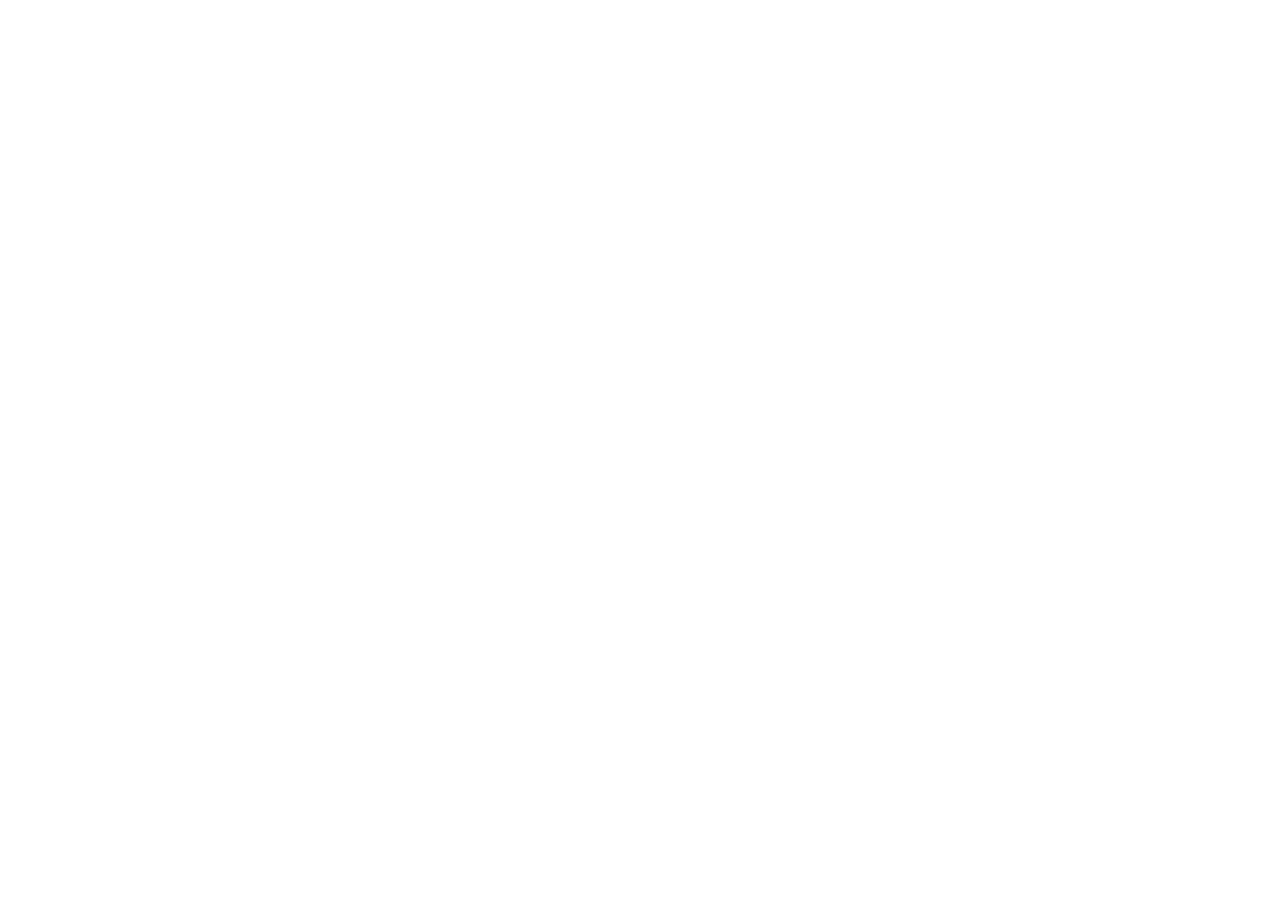
==== index.html @ 95dd6627 "Initial commit" ====
<!doctype html>
<html lang="en">
  <head>
    <meta charset="UTF-8" />
    <meta name="viewport" content="width=device-width, initial-scale=1.0" />
    <title>Frontend Template</title>
  </head>
  <body>
    <div id="root"></div>
    <script type="module" src="/src/main.jsx"></script>
  </body>
</html>
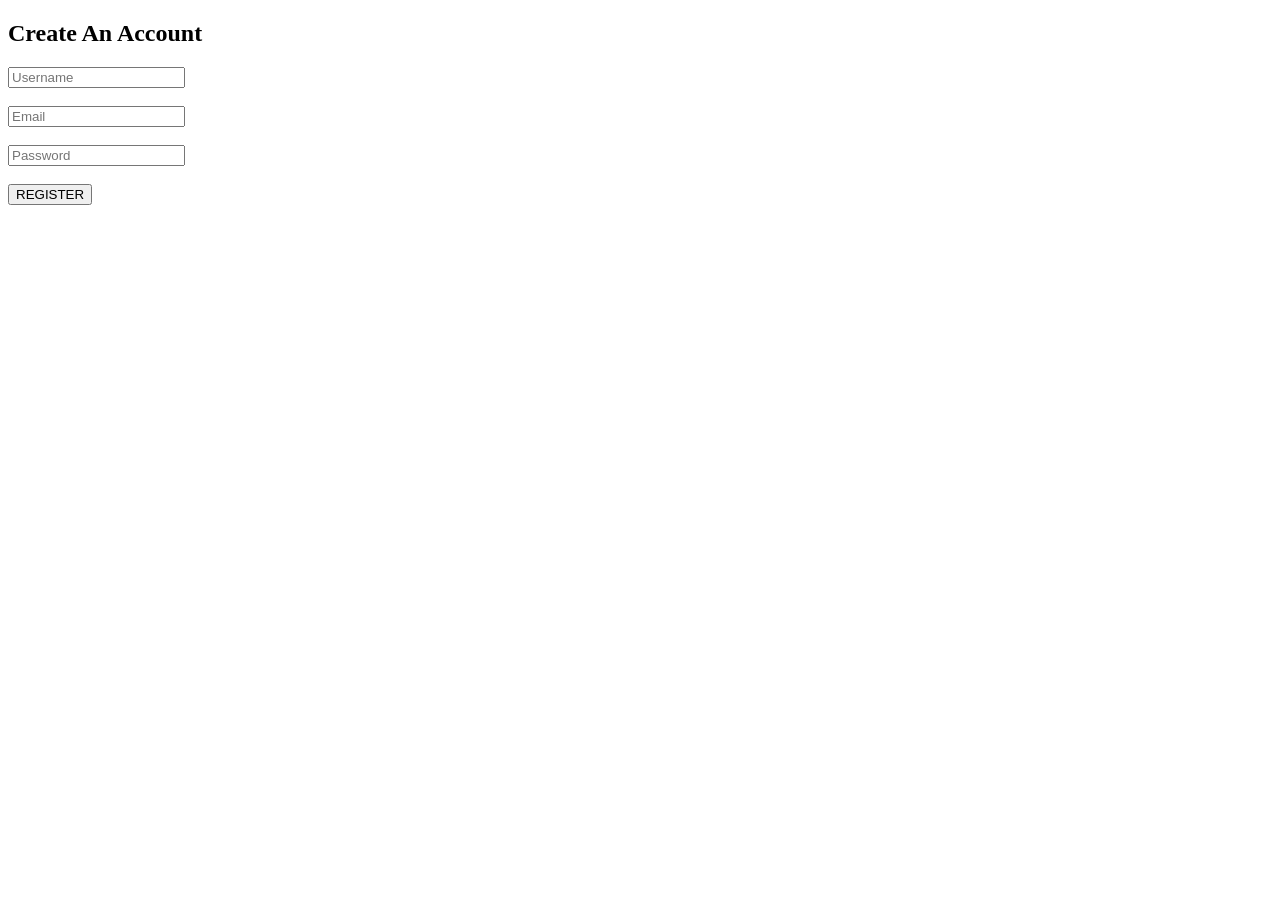
==== commit e95d7c4e: "register page" ====
--- a/index.html
+++ b/index.html
@@ -3,9 +3,39 @@
   <head>
     <meta charset="UTF-8" />
     <meta name="viewport" content="width=device-width, initial-scale=1.0" />
-    <title>Frontend Template</title>
+    <title>REGISTER</title>
   </head>
   <body>
+    <h2>Create An Account</h2>
+    <form id="regForm">
+      <input
+        type="text"
+        id="username"
+        ,
+        placeholder="Username"
+        ,
+        required
+      /><br /><br />
+      <input
+        type="email"
+        ,
+        id="email"
+        ,
+        placeholder="Email"
+        ,
+        required
+      /><br /><br />
+      <input
+        type="password"
+        ,
+        id="password"
+        ,
+        placeholder="Password"
+        ,
+        required
+      /><br /><br />
+      <button type="submit">REGISTER</button>
+    </form>
     <div id="root"></div>
     <script type="module" src="/src/main.jsx"></script>
   </body>
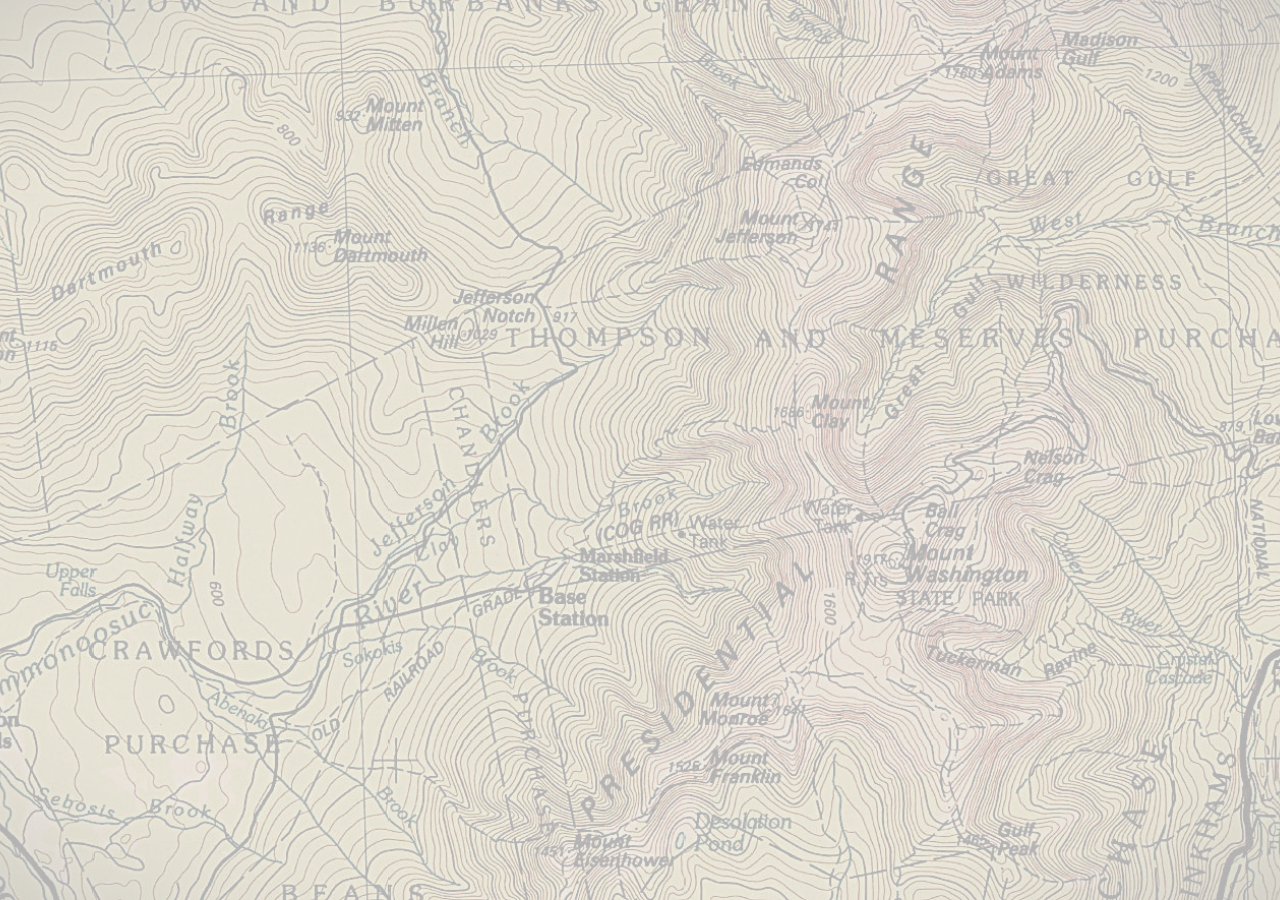
==== commit d189f026: "finished style of pages, need to connect to other pages and *maybe* form in place.jsx" ====
--- a/index.html
+++ b/index.html
@@ -3,39 +3,10 @@
   <head>
     <meta charset="UTF-8" />
     <meta name="viewport" content="width=device-width, initial-scale=1.0" />
-    <title>REGISTER</title>
+    <title>Frontend Template</title>
   </head>
   <body>
-    <h2>Create An Account</h2>
-    <form id="regForm">
-      <input
-        type="text"
-        id="username"
-        ,
-        placeholder="Username"
-        ,
-        required
-      /><br /><br />
-      <input
-        type="email"
-        ,
-        id="email"
-        ,
-        placeholder="Email"
-        ,
-        required
-      /><br /><br />
-      <input
-        type="password"
-        ,
-        id="password"
-        ,
-        placeholder="Password"
-        ,
-        required
-      /><br /><br />
-      <button type="submit">REGISTER</button>
-    </form>
+    <link rel="stylesheet" href="\src\index.css" />
     <div id="root"></div>
     <script type="module" src="/src/main.jsx"></script>
   </body>
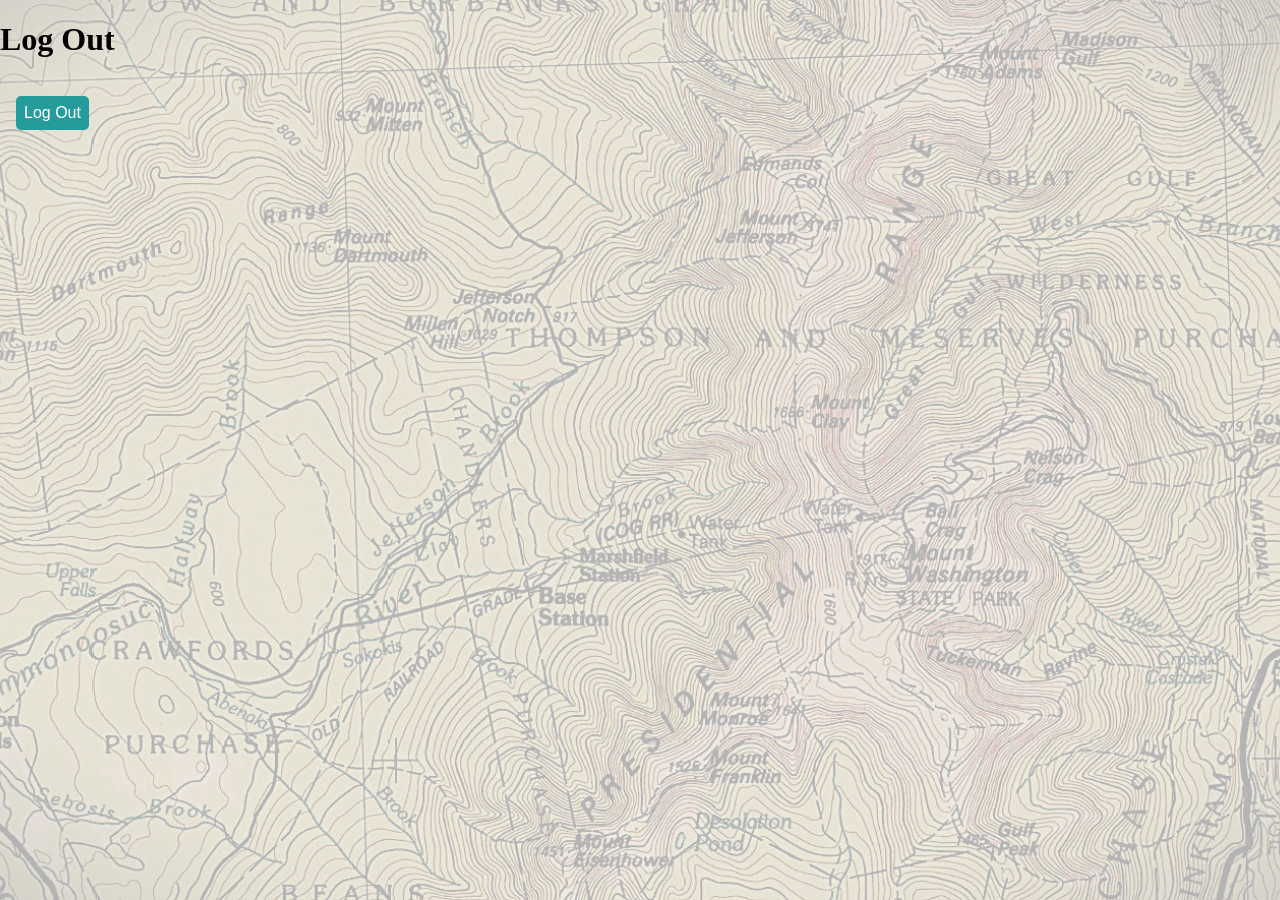
==== commit 1e3ddb3e: "added css to registration" ====
--- a/index.html
+++ b/index.html
@@ -3,9 +3,14 @@
   <head>
     <meta charset="UTF-8" />
     <meta name="viewport" content="width=device-width, initial-scale=1.0" />
-    <title>Frontend Template</title>
+    <title>LOG OUT</title>
   </head>
   <body>
+    <h1>Log Out</h1>
+    <button id="logoutBtn">Log Out</button>
+
+    <script src="logout.js"></script>
+
     <link rel="stylesheet" href="\src\index.css" />
     <div id="root"></div>
     <script type="module" src="/src/main.jsx"></script>
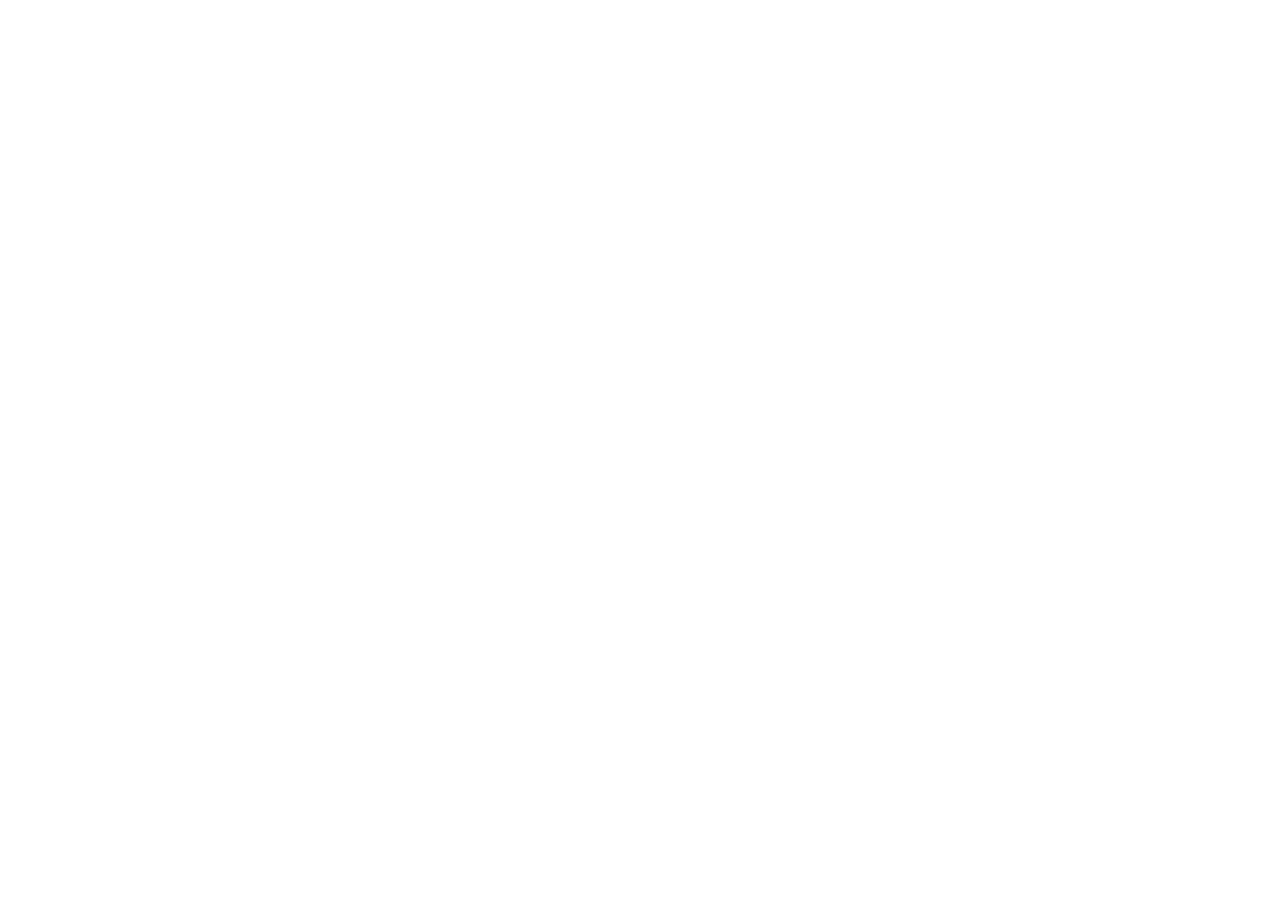
==== commit f46cb5f0: "Clean up index.html, fix background image path and CSS loading" ====
--- a/index.html
+++ b/index.html
@@ -3,16 +3,10 @@
   <head>
     <meta charset="UTF-8" />
     <meta name="viewport" content="width=device-width, initial-scale=1.0" />
-    <title>LOG OUT</title>
+    <title>WanderLust</title>
   </head>
   <body>
-    <h1>Log Out</h1>
-    <button id="logoutBtn">Log Out</button>
-
-    <script src="logout.js"></script>
-
-    <link rel="stylesheet" href="\src\index.css" />
     <div id="root"></div>
     <script type="module" src="/src/main.jsx"></script>
   </body>
-</html>
+</html>
